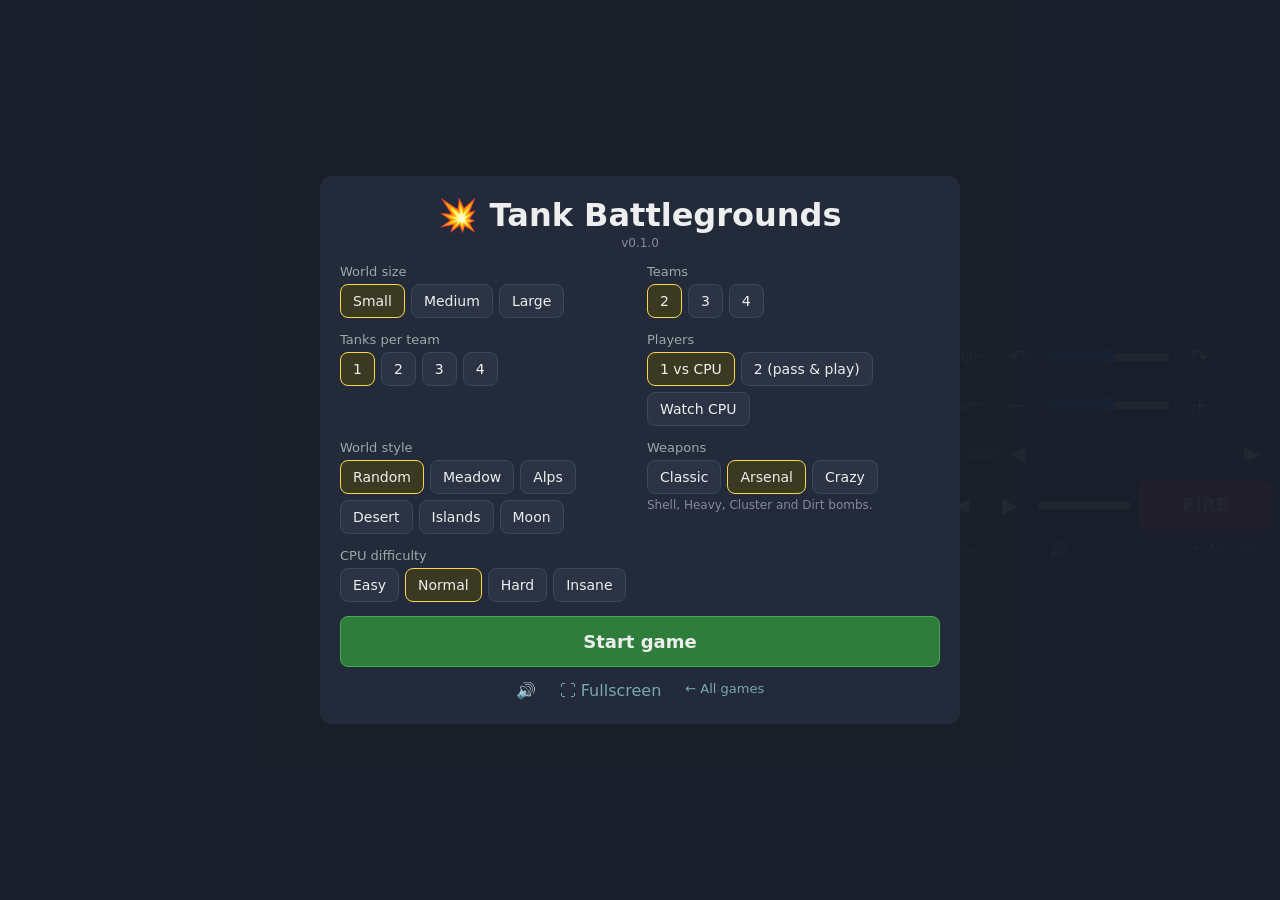
==== tank-battlegrounds/index.html @ 545d16fc "Add Tank Battlegrounds: copy of Tank Battle split into index.html, style.css, game.js Co-Authored-By" ====
<!doctype html>
<html lang="en">
<head>
<meta charset="utf-8">
<meta name="viewport" content="width=device-width, initial-scale=1, maximum-scale=1, user-scalable=no, viewport-fit=cover">
<meta name="theme-color" content="#1b1f2a">
<title>Tank Battlegrounds</title>
<link rel="stylesheet" href="style.css">
</head>
<body>
<div id="app">
  <canvas id="c"></canvas>
  <div id="panel">
    <div class="row"><label>Angle</label><button class="step" id="angm">↶</button><input type="range" id="ang" min="0" max="180" step="1"><button class="step" id="angp">↷</button><span class="val" id="angv"></span></div>
    <div class="row"><label>Power</label><button class="step" id="powm">−</button><input type="range" id="pow" min="10" max="100" step="1"><button class="step" id="powp">+</button><span class="val" id="powv"></span></div>
    <div class="row" id="wrow"><label>Weapon</label><button class="step" id="wprev">◀</button><div id="wname"></div><button class="step" id="wnext">▶</button></div>
    <div class="row">
      <button class="step" id="left">◀</button><button class="step" id="right">▶</button>
      <div id="fuel"><div id="fuelbar"></div></div>
      <button id="fire">FIRE</button>
    </div>
    <div class="links"><button id="menuBtn">☰ Menu</button><button class="ic muteBtn" title="Sound"></button><button class="ic fsBtn" title="Fullscreen">⛶</button><a href="../">← All games</a></div>
  </div>
</div>

<div id="menu" class="screen">
  <div class="card">
    <h1>💥 Tank Battlegrounds</h1>
    <div class="ver">v0.1.0</div>
    <div class="opts" id="opts"></div>
    <button class="big" id="start">Start game</button>
    <div class="links"><button class="ic muteBtn" title="Sound"></button><button class="ic fsBtn" title="Fullscreen">⛶ Fullscreen</button><a href="../">← All games</a></div>
  </div>
</div>

<div id="end" class="screen" hidden>
  <div class="card">
    <h2 id="msg"></h2>
    <button class="big" id="again">Play again</button>
    <button class="big" id="tomenu" style="background:#2c3344;border-color:#3d465c">Menu</button>
  </div>
</div>

<script src="game.js"></script>
</body>
</html>
---- tank-battlegrounds/style.css ----
* { box-sizing: border-box; -webkit-tap-highlight-color: transparent; }
  html, body { margin: 0; background: #1b1f2a; color: #eee; font-family: system-ui, sans-serif; }
  body { -webkit-user-select: none; user-select: none; -webkit-touch-callout: none; }
  button { font: inherit; color: inherit; background: #2c3344; border: 1px solid #3d465c; border-radius: 8px; padding: 0; touch-action: manipulation; }
  button:active:not(:disabled) { background: #3d465c; }
  button:disabled { opacity: .4; }

  #app { max-width: 900px; margin: 0 auto; padding: 8px; display: flex; flex-direction: column; gap: 8px; }
  canvas { display: block; width: 100%; aspect-ratio: 4 / 3; max-height: 55vh; background: #000; border-radius: 6px; touch-action: none; }
  #panel { display: grid; grid-template-columns: minmax(0, 1fr); gap: 8px; }
  .row { display: flex; align-items: center; gap: 8px; }
  .row label { width: 48px; font-size: 14px; color: #9aa; flex: none; }
  .row input[type=range] { flex: 1; min-width: 0; height: 32px; }
  .val { width: 44px; text-align: right; font-variant-numeric: tabular-nums; flex: none; }
  .step { width: 40px; height: 40px; font-size: 20px; flex: none; }
  #wname { flex: 1; text-align: center; font-size: 15px; }
  #fuel { flex: 1; height: 8px; background: #2c3344; border-radius: 4px; overflow: hidden; }
  #fuelbar { height: 100%; width: 100%; background: #7ee07e; }
  #fire { flex: 1.4; height: 48px; font-size: 18px; font-weight: bold; background: #b33a3a; border-color: #d65a5a; }
  #fire:active:not(:disabled) { background: #d65a5a; }
  .links { display: flex; justify-content: space-between; font-size: 13px; }
  .links a, .links button { color: #7aa; text-decoration: none; background: none; border: 0; font-size: 13px; padding: 4px 0; }

  /* wide screens (landscape phones, desktop): controls on the right */
  @media (min-aspect-ratio: 1/1) {
    #app { flex-direction: row; height: 100vh; height: 100dvh; max-width: none; }
    canvas { flex: 1; min-width: 0; width: auto; height: 100%; max-height: none; aspect-ratio: auto; }
    #panel { width: 330px; flex: none; align-content: center; overflow-y: auto; }
  }

  .screen { position: fixed; inset: 0; z-index: 10; display: flex; align-items: center; justify-content: center; background: rgba(27,31,42,.96); overflow: auto; padding: 12px; }
  #end { background: rgba(10,12,20,.4); }
  .screen[hidden] { display: none; }
  .card { width: 100%; max-width: 640px; margin: auto; background: #232a3a; padding: 20px; border-radius: 12px; }
  .card h1, .card h2 { margin: 0 0 14px; text-align: center; }
  .card h1 { margin-bottom: 2px; }
  .ver { text-align: center; font-size: 12px; color: #889; margin-bottom: 14px; }
  .opts { display: grid; grid-template-columns: repeat(auto-fit, minmax(240px, 1fr)); gap: 14px; margin-bottom: 14px; }
  .opt > div:first-child { font-size: 13px; color: #9aa; margin-bottom: 5px; }
  .seg { display: flex; flex-wrap: wrap; gap: 6px; }
  .seg button { padding: 8px 12px; font-size: 14px; }
  .seg button.on { border-color: #ffd54a; background: #3a3a22; }
  .hint { font-size: 12px; color: #889; margin-top: 4px; min-height: 15px; }
  .big { display: block; width: 100%; padding: 14px; font-size: 18px; font-weight: bold; background: #2f7d3a; border-color: #4aa857; }
  .card .links { justify-content: center; gap: 24px; margin-top: 10px; }
  #end .big { margin-bottom: 8px; }
  #end .card { max-width: 320px; animation: pop .5s cubic-bezier(.2,1.6,.4,1); }
  #end h2 { font-size: 30px; }
  #end.win h2 { color: #ffd54a; text-shadow: 0 0 18px rgba(255,213,74,.6); }
  #end.lose h2 { color: #e66; }
  @keyframes pop { from { transform: scale(.3); opacity: 0; } to { transform: scale(1); opacity: 1; } }
  .links .ic { font-size: 16px; }
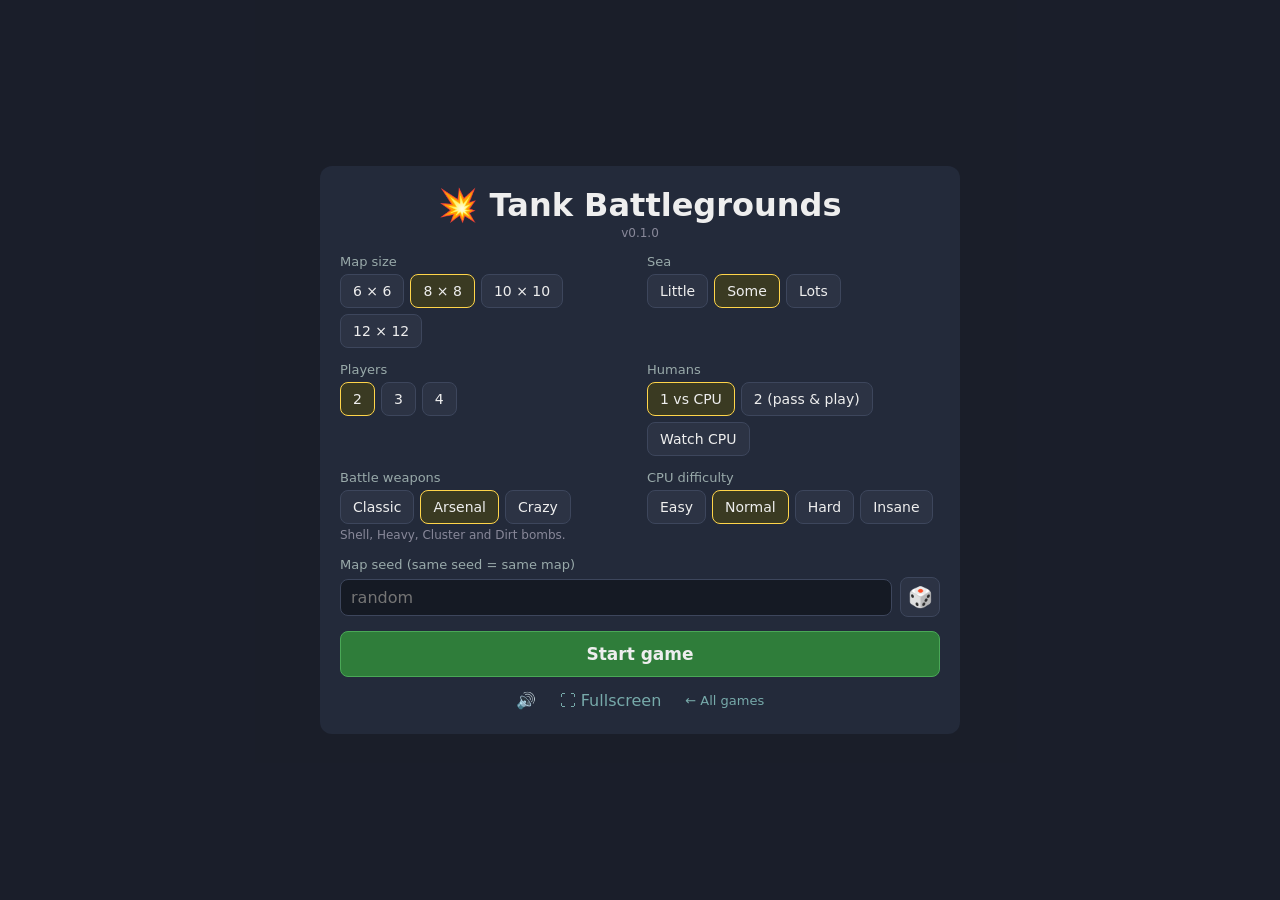
==== commit e5036778: "Tank Battlegrounds: strategy map layer (v0.1.0), modular code Co-Authored-By: Claude Sonnet 5.5 <nor" ====
--- a/tank-battlegrounds/index.html
+++ b/tank-battlegrounds/index.html
@@ -8,7 +8,39 @@
 <link rel="stylesheet" href="style.css">
 </head>
 <body>
-<div id="app">
+
+<!-- main menu / game setup -->
+<div id="menu" class="screen">
+  <div class="card">
+    <h1>💥 Tank Battlegrounds</h1>
+    <div class="ver" id="ver"></div>
+    <div class="opts" id="opts"></div>
+    <div class="opt seedrow">
+      <div>Map seed (same seed = same map)</div>
+      <div class="row"><input id="seed" placeholder="random" maxlength="24" autocomplete="off"><button id="dice" class="step" title="New random seed">🎲</button></div>
+    </div>
+    <button class="big go" id="start">Start game</button>
+    <div class="links"><button class="ic muteBtn" title="Sound"></button><button class="ic fsBtn" title="Fullscreen">⛶ Fullscreen</button><a href="../">← All games</a></div>
+  </div>
+</div>
+
+<!-- strategy map -->
+<div id="mapScreen" hidden>
+  <div id="mapMain">
+    <div id="mapBar"><div id="players"></div><div id="toast"></div></div>
+    <div id="gridWrap"><div id="grid"></div></div>
+  </div>
+  <div id="mapPanel">
+    <div id="cellInfo"></div>
+    <div class="row" id="sendRow"><label>Send</label><button class="step" id="sendm">−</button><span class="val" id="sendv"></span><button class="step" id="sendp">+</button></div>
+    <div class="row" id="modeRow"><button id="modeMove">🚚 Move / attack</button><button id="modeArty">🎯 Artillery</button></div>
+    <button class="big go" id="endTurn">End turn</button>
+    <div class="links"><button id="mapMenu">☰ Menu</button><button class="ic muteBtn" title="Sound"></button><button class="ic fsBtn" title="Fullscreen">⛶</button><a href="../">← All games</a></div>
+  </div>
+</div>
+
+<!-- battle -->
+<div id="battle" hidden>
   <canvas id="c"></canvas>
   <div id="panel">
     <div class="row"><label>Angle</label><button class="step" id="angm">↶</button><input type="range" id="ang" min="0" max="180" step="1"><button class="step" id="angp">↷</button><span class="val" id="angv"></span></div>
@@ -19,28 +51,34 @@
       <div id="fuel"><div id="fuelbar"></div></div>
       <button id="fire">FIRE</button>
     </div>
-    <div class="links"><button id="menuBtn">☰ Menu</button><button class="ic muteBtn" title="Sound"></button><button class="ic fsBtn" title="Fullscreen">⛶</button><a href="../">← All games</a></div>
+    <div class="links"><button id="battleMenu">☰ Menu</button><button class="ic muteBtn" title="Sound"></button><button class="ic fsBtn" title="Fullscreen">⛶</button></div>
+  </div>
+  <div id="end" class="screen" hidden>
+    <div class="card">
+      <h2 id="msg"></h2>
+      <button class="big go" id="continue">Continue</button>
+    </div>
   </div>
 </div>
 
-<div id="menu" class="screen">
+<!-- attack confirmation -->
+<div id="dialog" class="screen dim" hidden>
   <div class="card">
-    <h1>💥 Tank Battlegrounds</h1>
-    <div class="ver">v0.1.0</div>
-    <div class="opts" id="opts"></div>
-    <button class="big" id="start">Start game</button>
-    <div class="links"><button class="ic muteBtn" title="Sound"></button><button class="ic fsBtn" title="Fullscreen">⛶ Fullscreen</button><a href="../">← All games</a></div>
+    <h2 id="dlgTitle"></h2>
+    <p id="dlgText"></p>
+    <div id="dlgBtns"></div>
   </div>
 </div>
 
-<div id="end" class="screen" hidden>
+<!-- game over -->
+<div id="over" class="screen dim" hidden>
   <div class="card">
-    <h2 id="msg"></h2>
-    <button class="big" id="again">Play again</button>
-    <button class="big" id="tomenu" style="background:#2c3344;border-color:#3d465c">Menu</button>
+    <h2 id="overMsg"></h2>
+    <button class="big go" id="overAgain">Play this map again</button>
+    <button class="big" id="overMenu">Menu</button>
   </div>
 </div>
 
-<script src="game.js"></script>
+<script type="module" src="js/main.js"></script>
 </body>
 </html>
--- a/tank-battlegrounds/style.css
+++ b/tank-battlegrounds/style.css
@@ -1,52 +1,99 @@
-  * { box-sizing: border-box; -webkit-tap-highlight-color: transparent; }
-  html, body { margin: 0; background: #1b1f2a; color: #eee; font-family: system-ui, sans-serif; }
-  body { -webkit-user-select: none; user-select: none; -webkit-touch-callout: none; }
-  button { font: inherit; color: inherit; background: #2c3344; border: 1px solid #3d465c; border-radius: 8px; padding: 0; touch-action: manipulation; }
-  button:active:not(:disabled) { background: #3d465c; }
-  button:disabled { opacity: .4; }
+* { box-sizing: border-box; -webkit-tap-highlight-color: transparent; }
+[hidden] { display: none !important; }
+html, body { margin: 0; background: #1b1f2a; color: #eee; font-family: system-ui, sans-serif; }
+body { -webkit-user-select: none; user-select: none; -webkit-touch-callout: none; }
+button { font: inherit; color: inherit; background: #2c3344; border: 1px solid #3d465c; border-radius: 8px; padding: 0; touch-action: manipulation; }
+button:active:not(:disabled) { background: #3d465c; }
+button:disabled { opacity: .4; }
+input { font: inherit; color: inherit; background: #151a24; border: 1px solid #3d465c; border-radius: 8px; padding: 8px 10px; min-width: 0; flex: 1; -webkit-user-select: text; user-select: text; }
 
-  #app { max-width: 900px; margin: 0 auto; padding: 8px; display: flex; flex-direction: column; gap: 8px; }
-  canvas { display: block; width: 100%; aspect-ratio: 4 / 3; max-height: 55vh; background: #000; border-radius: 6px; touch-action: none; }
-  #panel { display: grid; grid-template-columns: minmax(0, 1fr); gap: 8px; }
-  .row { display: flex; align-items: center; gap: 8px; }
-  .row label { width: 48px; font-size: 14px; color: #9aa; flex: none; }
-  .row input[type=range] { flex: 1; min-width: 0; height: 32px; }
-  .val { width: 44px; text-align: right; font-variant-numeric: tabular-nums; flex: none; }
-  .step { width: 40px; height: 40px; font-size: 20px; flex: none; }
-  #wname { flex: 1; text-align: center; font-size: 15px; }
-  #fuel { flex: 1; height: 8px; background: #2c3344; border-radius: 4px; overflow: hidden; }
-  #fuelbar { height: 100%; width: 100%; background: #7ee07e; }
-  #fire { flex: 1.4; height: 48px; font-size: 18px; font-weight: bold; background: #b33a3a; border-color: #d65a5a; }
-  #fire:active:not(:disabled) { background: #d65a5a; }
-  .links { display: flex; justify-content: space-between; font-size: 13px; }
-  .links a, .links button { color: #7aa; text-decoration: none; background: none; border: 0; font-size: 13px; padding: 4px 0; }
+.row { display: flex; align-items: center; gap: 8px; }
+.row label { width: 48px; font-size: 14px; color: #9aa; flex: none; }
+.row input[type=range] { flex: 1; min-width: 0; height: 32px; padding: 0; border: 0; background: none; }
+.val { width: 44px; text-align: center; font-variant-numeric: tabular-nums; flex: none; }
+.step { width: 40px; height: 40px; font-size: 20px; flex: none; }
+.links { display: flex; justify-content: space-between; align-items: center; font-size: 13px; }
+.links a, .links button { color: #7aa; text-decoration: none; background: none; border: 0; font-size: 13px; padding: 4px 0; }
+.links .ic { font-size: 16px; }
+.big { display: block; width: 100%; padding: 12px; font-size: 17px; font-weight: bold; }
+.big.go { background: #2f7d3a; border-color: #4aa857; }
 
-  /* wide screens (landscape phones, desktop): controls on the right */
-  @media (min-aspect-ratio: 1/1) {
-    #app { flex-direction: row; height: 100vh; height: 100dvh; max-width: none; }
-    canvas { flex: 1; min-width: 0; width: auto; height: 100%; max-height: none; aspect-ratio: auto; }
-    #panel { width: 330px; flex: none; align-content: center; overflow-y: auto; }
-  }
+/* ---------- screens / cards ---------- */
+.screen { position: fixed; inset: 0; z-index: 10; display: flex; align-items: center; justify-content: center; background: rgba(27,31,42,.96); overflow: auto; padding: 12px; }
+.screen.dim { z-index: 30; background: rgba(10,12,20,.6); }
+#end { background: rgba(10,12,20,.4); }
+.card { width: 100%; max-width: 640px; margin: auto; background: #232a3a; padding: 20px; border-radius: 12px; }
+.card h1, .card h2 { margin: 0 0 14px; text-align: center; }
+.card h1 { margin-bottom: 2px; }
+.card p { text-align: center; margin: 0 0 14px; color: #bcc; }
+.card .big { margin-bottom: 8px; }
+.card .links { justify-content: center; gap: 24px; margin-top: 10px; }
+.ver { text-align: center; font-size: 12px; color: #889; margin-bottom: 14px; }
+.opts { display: grid; grid-template-columns: repeat(auto-fit, minmax(240px, 1fr)); gap: 14px; margin-bottom: 14px; }
+.opt > div:first-child { font-size: 13px; color: #9aa; margin-bottom: 5px; }
+.seedrow { margin-bottom: 14px; }
+.seg { display: flex; flex-wrap: wrap; gap: 6px; }
+.seg button { padding: 8px 12px; font-size: 14px; }
+.seg button.on, #modeRow button.on { border-color: #ffd54a; background: #3a3a22; }
+.hint { font-size: 12px; color: #889; margin-top: 4px; min-height: 15px; }
+#end .card, #dialog .card, #over .card { max-width: 340px; animation: pop .4s cubic-bezier(.2,1.6,.4,1); }
+#end h2, #over h2 { font-size: 30px; }
+#end.win h2, #over.win h2 { color: #ffd54a; text-shadow: 0 0 18px rgba(255,213,74,.6); }
+#end.lose h2, #over.lose h2 { color: #e66; }
+@keyframes pop { from { transform: scale(.3); opacity: 0; } to { transform: scale(1); opacity: 1; } }
+#dlgTitle { font-size: 20px; }
 
-  .screen { position: fixed; inset: 0; z-index: 10; display: flex; align-items: center; justify-content: center; background: rgba(27,31,42,.96); overflow: auto; padding: 12px; }
-  #end { background: rgba(10,12,20,.4); }
-  .screen[hidden] { display: none; }
-  .card { width: 100%; max-width: 640px; margin: auto; background: #232a3a; padding: 20px; border-radius: 12px; }
-  .card h1, .card h2 { margin: 0 0 14px; text-align: center; }
-  .card h1 { margin-bottom: 2px; }
-  .ver { text-align: center; font-size: 12px; color: #889; margin-bottom: 14px; }
-  .opts { display: grid; grid-template-columns: repeat(auto-fit, minmax(240px, 1fr)); gap: 14px; margin-bottom: 14px; }
-  .opt > div:first-child { font-size: 13px; color: #9aa; margin-bottom: 5px; }
-  .seg { display: flex; flex-wrap: wrap; gap: 6px; }
-  .seg button { padding: 8px 12px; font-size: 14px; }
-  .seg button.on { border-color: #ffd54a; background: #3a3a22; }
-  .hint { font-size: 12px; color: #889; margin-top: 4px; min-height: 15px; }
-  .big { display: block; width: 100%; padding: 14px; font-size: 18px; font-weight: bold; background: #2f7d3a; border-color: #4aa857; }
-  .card .links { justify-content: center; gap: 24px; margin-top: 10px; }
-  #end .big { margin-bottom: 8px; }
-  #end .card { max-width: 320px; animation: pop .5s cubic-bezier(.2,1.6,.4,1); }
-  #end h2 { font-size: 30px; }
-  #end.win h2 { color: #ffd54a; text-shadow: 0 0 18px rgba(255,213,74,.6); }
-  #end.lose h2 { color: #e66; }
-  @keyframes pop { from { transform: scale(.3); opacity: 0; } to { transform: scale(1); opacity: 1; } }
-  .links .ic { font-size: 16px; }
+/* ---------- strategy map ---------- */
+#mapScreen { display: flex; flex-direction: column; gap: 8px; padding: 8px; max-width: 900px; margin: 0 auto; height: 100vh; height: 100dvh; }
+#mapMain { flex: 1; min-height: 0; display: flex; flex-direction: column; gap: 6px; }
+#mapBar { display: grid; gap: 4px; font-size: 13px; }
+#players { display: flex; flex-wrap: wrap; gap: 6px; }
+.chip { display: inline-flex; align-items: center; gap: 5px; padding: 3px 8px; border-radius: 12px; background: #2c3344; border: 1px solid transparent; font-size: 12px; }
+.chip i { width: 10px; height: 10px; border-radius: 50%; display: inline-block; }
+.chip.cur { border-color: #ffd54a; }
+.chip.dead { opacity: .4; text-decoration: line-through; }
+#toast { color: #cde; min-height: 18px; }
+#gridWrap { flex: 1; min-height: 0; display: flex; align-items: center; justify-content: center; }
+#grid { display: grid; grid-template-columns: repeat(var(--cols), 1fr); grid-template-rows: repeat(var(--rows), 1fr); gap: 2px; }
+.cell { position: relative; border-radius: 4px; overflow: hidden; font-size: calc(var(--cs) * .3); }
+.cell.water { background: linear-gradient(135deg, #1f5f9f, #2f7fc0); }
+.cell.land { background: var(--biome); cursor: pointer; box-shadow: inset 0 0 0 2px transparent; }
+.cell.land::before { content: ''; position: absolute; inset: 0; background: linear-gradient(160deg, rgba(255,255,255, calc(var(--lift) * .35)), rgba(0,0,0, calc(.18 - var(--lift) * .12))); }
+.cell.owned { box-shadow: inset 0 0 0 3px var(--own); }
+.cell.owned::after { content: ''; position: absolute; inset: 0; background: var(--own); opacity: .22; pointer-events: none; }
+.cell span { position: absolute; z-index: 1; line-height: 1; text-shadow: 0 1px 2px rgba(0,0,0,.6); }
+.cell .bld { left: 6%; top: 6%; font-size: 1em; }
+.cell .hh { left: 8%; bottom: 6%; font-size: .5em; color: rgba(255,255,255,.8); letter-spacing: -1px; }
+.cell .tk { right: 8%; bottom: 4%; font-size: 1.05em; font-weight: bold; color: #fff; }
+.cell.ready { animation: ready 1.4s ease-in-out infinite; }
+@keyframes ready { 50% { filter: brightness(1.25); } }
+.cell.sel { box-shadow: inset 0 0 0 3px #ffd54a, 0 0 0 2px #ffd54a; z-index: 2; }
+.cell.t-move { box-shadow: inset 0 0 0 3px #6f6; }
+.cell.t-attack { box-shadow: inset 0 0 0 3px #f55; }
+.cell.t-arty { box-shadow: inset 0 0 0 3px #fa3; }
+.cell.flash { filter: brightness(1.6); }
+.cell.fired .bld { opacity: .4; }
+#mapPanel { display: grid; grid-template-columns: minmax(0, 1fr); gap: 8px; }
+#cellInfo { font-size: 13px; color: #cde; min-height: 52px; line-height: 1.4; }
+.dot { display: inline-block; width: 10px; height: 10px; border-radius: 50%; margin-right: 5px; }
+#modeRow button { flex: 1; padding: 8px 4px; font-size: 14px; }
+#sendRow .val { width: 36px; font-size: 18px; font-weight: bold; }
+
+/* ---------- battle ---------- */
+#battle { max-width: 900px; margin: 0 auto; padding: 8px; display: flex; flex-direction: column; gap: 8px; }
+#battle canvas { display: block; width: 100%; aspect-ratio: 4 / 3; max-height: 55vh; background: #000; border-radius: 6px; touch-action: none; }
+#panel { display: grid; grid-template-columns: minmax(0, 1fr); gap: 8px; }
+#wname { flex: 1; text-align: center; font-size: 15px; }
+#fuel { flex: 1; height: 8px; background: #2c3344; border-radius: 4px; overflow: hidden; }
+#fuelbar { height: 100%; width: 100%; background: #7ee07e; }
+#fire { flex: 1.4; height: 48px; font-size: 18px; font-weight: bold; background: #b33a3a; border-color: #d65a5a; }
+#fire:active:not(:disabled) { background: #d65a5a; }
+
+/* wide screens (landscape phones, desktop): controls to the right */
+@media (min-aspect-ratio: 1/1) {
+  #mapScreen, #battle { flex-direction: row; height: 100vh; height: 100dvh; max-width: none; }
+  #battle:not([hidden]), #mapScreen:not([hidden]) { display: flex; }
+  #battle canvas { flex: 1; min-width: 0; width: auto; height: 100%; max-height: none; aspect-ratio: auto; }
+  #panel, #mapPanel { width: 330px; flex: none; align-content: center; overflow-y: auto; }
+  #mapMain { min-width: 0; }
+}
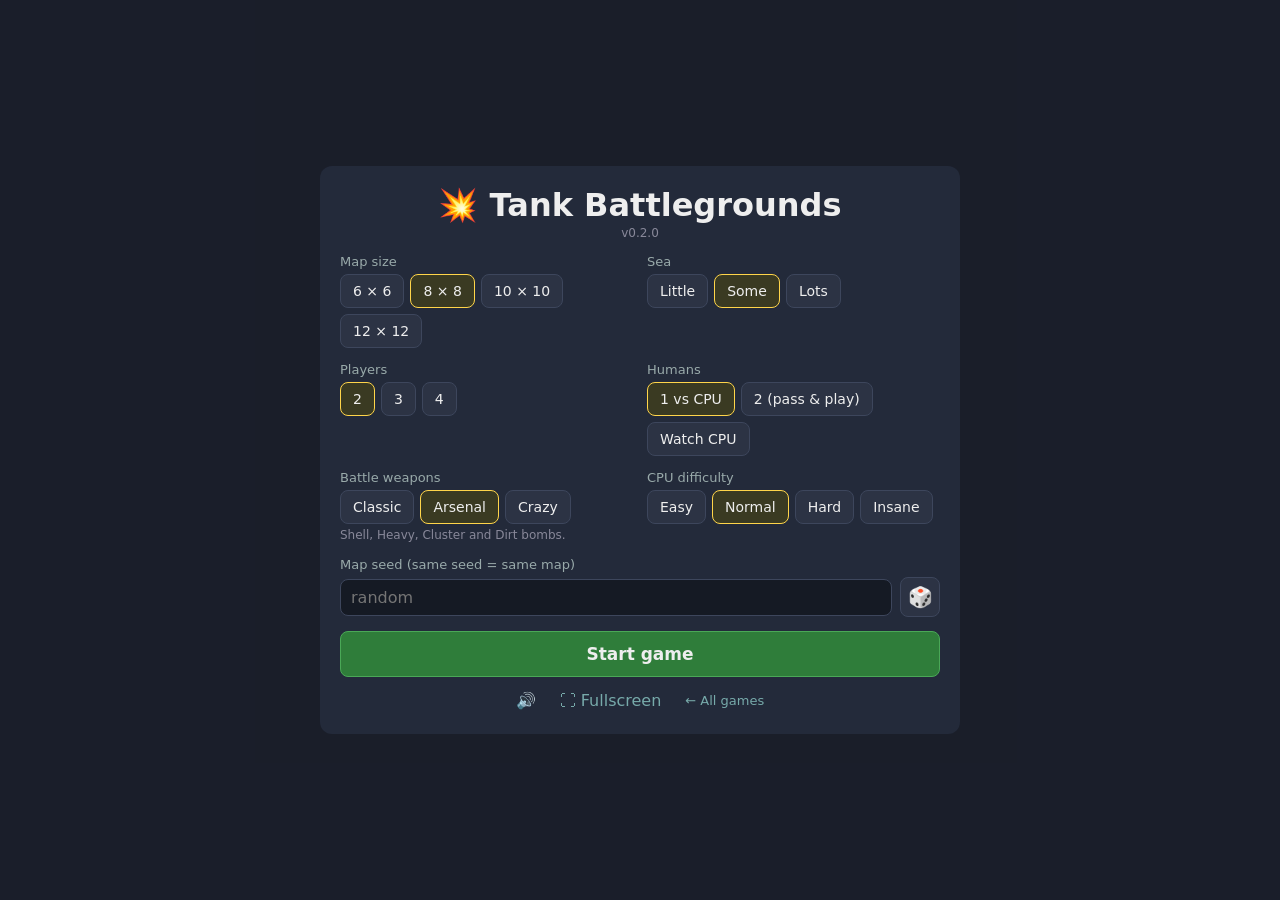
==== commit 293c03db: "Tank Battlegrounds: save and continue campaign (v0.2.0) Co-Authored-By: Claude Sonnet 5.5 <noreply@a" ====
--- a/tank-battlegrounds/index.html
+++ b/tank-battlegrounds/index.html
@@ -19,6 +19,7 @@
       <div>Map seed (same seed = same map)</div>
       <div class="row"><input id="seed" placeholder="random" maxlength="24" autocomplete="off"><button id="dice" class="step" title="New random seed">🎲</button></div>
     </div>
+    <button class="big" id="continueGame" hidden></button>
     <button class="big go" id="start">Start game</button>
     <div class="links"><button class="ic muteBtn" title="Sound"></button><button class="ic fsBtn" title="Fullscreen">⛶ Fullscreen</button><a href="../">← All games</a></div>
   </div>
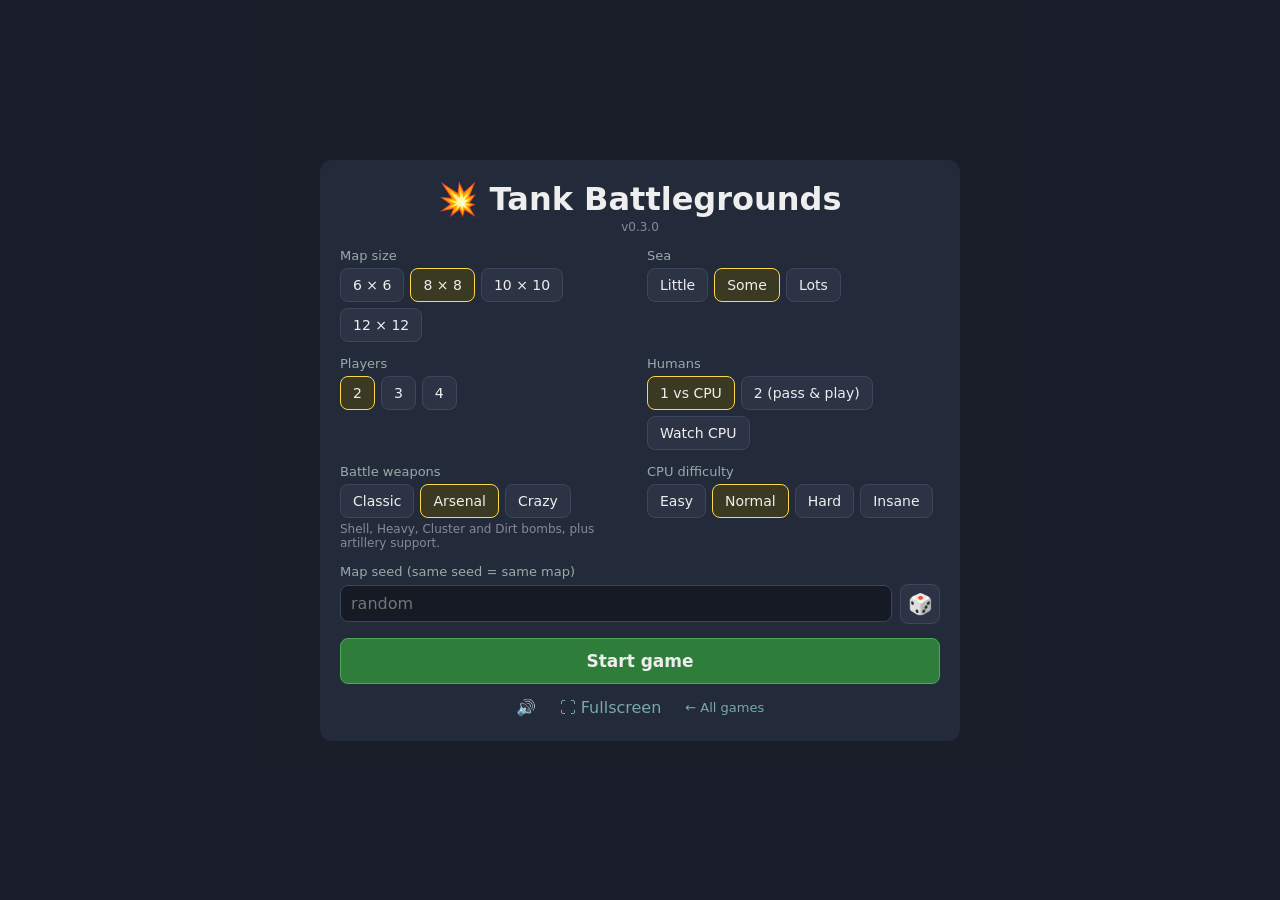
==== commit 985e8cc9: "Tank Battlegrounds: shared ammo stockpiles, ammo depots make big ammo, artillery as battle fire supp" ====
--- a/tank-battlegrounds/index.html
+++ b/tank-battlegrounds/index.html
@@ -28,13 +28,12 @@
 <!-- strategy map -->
 <div id="mapScreen" hidden>
   <div id="mapMain">
-    <div id="mapBar"><div id="players"></div><div id="toast"></div></div>
+    <div id="mapBar"><div id="players"></div><div id="toast"></div><div id="stock"></div></div>
     <div id="gridWrap"><div id="grid"></div></div>
   </div>
   <div id="mapPanel">
     <div id="cellInfo"></div>
     <div class="row" id="sendRow"><label>Send</label><button class="step" id="sendm">−</button><span class="val" id="sendv"></span><button class="step" id="sendp">+</button></div>
-    <div class="row" id="modeRow"><button id="modeMove">🚚 Move / attack</button><button id="modeArty">🎯 Artillery</button></div>
     <button class="big go" id="endTurn">End turn</button>
     <div class="links"><button id="mapMenu">☰ Menu</button><button class="ic muteBtn" title="Sound"></button><button class="ic fsBtn" title="Fullscreen">⛶</button><a href="../">← All games</a></div>
   </div>
@@ -47,6 +46,7 @@
     <div class="row"><label>Angle</label><button class="step" id="angm">↶</button><input type="range" id="ang" min="0" max="180" step="1"><button class="step" id="angp">↷</button><span class="val" id="angv"></span></div>
     <div class="row"><label>Power</label><button class="step" id="powm">−</button><input type="range" id="pow" min="10" max="100" step="1"><button class="step" id="powp">+</button><span class="val" id="powv"></span></div>
     <div class="row" id="wrow"><label>Weapon</label><button class="step" id="wprev">◀</button><div id="wname"></div><button class="step" id="wnext">▶</button></div>
+    <div id="wnote"></div>
     <div class="row">
       <button class="step" id="left">◀</button><button class="step" id="right">▶</button>
       <div id="fuel"><div id="fuelbar"></div></div>
--- a/tank-battlegrounds/style.css
+++ b/tank-battlegrounds/style.css
@@ -34,7 +34,7 @@
 .seedrow { margin-bottom: 14px; }
 .seg { display: flex; flex-wrap: wrap; gap: 6px; }
 .seg button { padding: 8px 12px; font-size: 14px; }
-.seg button.on, #modeRow button.on { border-color: #ffd54a; background: #3a3a22; }
+.seg button.on { border-color: #ffd54a; background: #3a3a22; }
 .hint { font-size: 12px; color: #889; margin-top: 4px; min-height: 15px; }
 #end .card, #dialog .card, #over .card { max-width: 340px; animation: pop .4s cubic-bezier(.2,1.6,.4,1); }
 #end h2, #over h2 { font-size: 30px; }
@@ -53,6 +53,8 @@
 .chip.cur { border-color: #ffd54a; }
 .chip.dead { opacity: .4; text-decoration: line-through; }
 #toast { color: #cde; min-height: 18px; }
+#stock { color: #9ab; font-size: 12px; min-height: 15px; }
+#wnote { font-size: 12px; color: #fc8; min-height: 15px; text-align: center; margin-top: -4px; }
 #gridWrap { flex: 1; min-height: 0; display: flex; align-items: center; justify-content: center; }
 #grid { display: grid; grid-template-columns: repeat(var(--cols), 1fr); grid-template-rows: repeat(var(--rows), 1fr); gap: 2px; }
 .cell { position: relative; border-radius: 4px; overflow: hidden; font-size: calc(var(--cs) * .3); }
@@ -70,13 +72,10 @@
 .cell.sel { box-shadow: inset 0 0 0 3px #ffd54a, 0 0 0 2px #ffd54a; z-index: 2; }
 .cell.t-move { box-shadow: inset 0 0 0 3px #6f6; }
 .cell.t-attack { box-shadow: inset 0 0 0 3px #f55; }
-.cell.t-arty { box-shadow: inset 0 0 0 3px #fa3; }
 .cell.flash { filter: brightness(1.6); }
-.cell.fired .bld { opacity: .4; }
 #mapPanel { display: grid; grid-template-columns: minmax(0, 1fr); gap: 8px; }
 #cellInfo { font-size: 13px; color: #cde; min-height: 52px; line-height: 1.4; }
 .dot { display: inline-block; width: 10px; height: 10px; border-radius: 50%; margin-right: 5px; }
-#modeRow button { flex: 1; padding: 8px 4px; font-size: 14px; }
 #sendRow .val { width: 36px; font-size: 18px; font-weight: bold; }
 
 /* ---------- battle ---------- */
